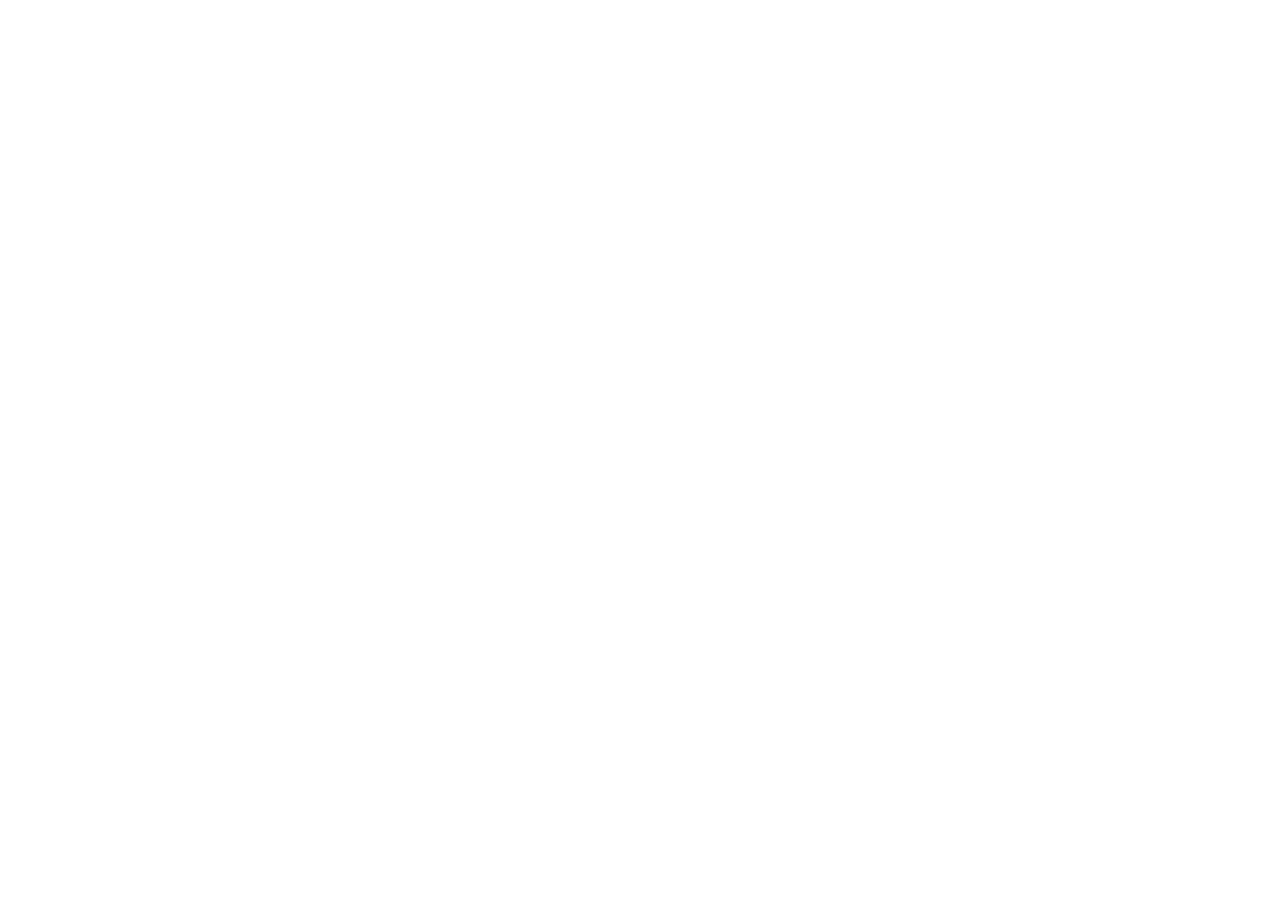
==== NetFlix/index.html @ 0ac0980e "initial html and css file for netflix template" ====
<!doctype html>
<html lang="en">
<head>
    <meta charset="UTF-8">
    <meta name="viewport"
          content="width=device-width, user-scalable=no, initial-scale=1.0, maximum-scale=1.0, minimum-scale=1.0">
    <meta http-equiv="X-UA-Compatible" content="ie=edge">
    <link rel="stylesheet" href="../resetStyle.css">
    <link rel="stylesheet" href="./style.css">
    <title>Netflix Template</title>
</head>
<body>

</body>
</html>
---- resetStyle.css ----
/*Use a more-intuitive box-sizing model.*/
html {
    box-sizing: border-box;
}
/*  Allow percentage-based heights in the application
    Add accessible line-height
    Improve text rendering
*/
html, body {
    height: 100%;
    line-height: 1.5;
    -webkit-font-smoothing: antialiased;
}
/*Remove default margin and padding*/
*, *:after, *:before {
    box-sizing: inherit;
    padding: 0;
    margin: 0;
}
a{
    text-decoration: none;
}
ul{
    list-style-type: none;
}
/*Improve media defaults*/
img, picture, video, canvas, svg {
    display: block;
    max-width: 100%;
}

/*Remove built-in form typography styles*/
input, button, textarea, select {
    font: inherit;
}

/*Avoid text overflows*/
p, h1, h2, h3, h4, h5, h6 {
    overflow-wrap: break-word;
}
---- NetFlix/style.css ----
/*# sourceMappingURL=style.css.map */
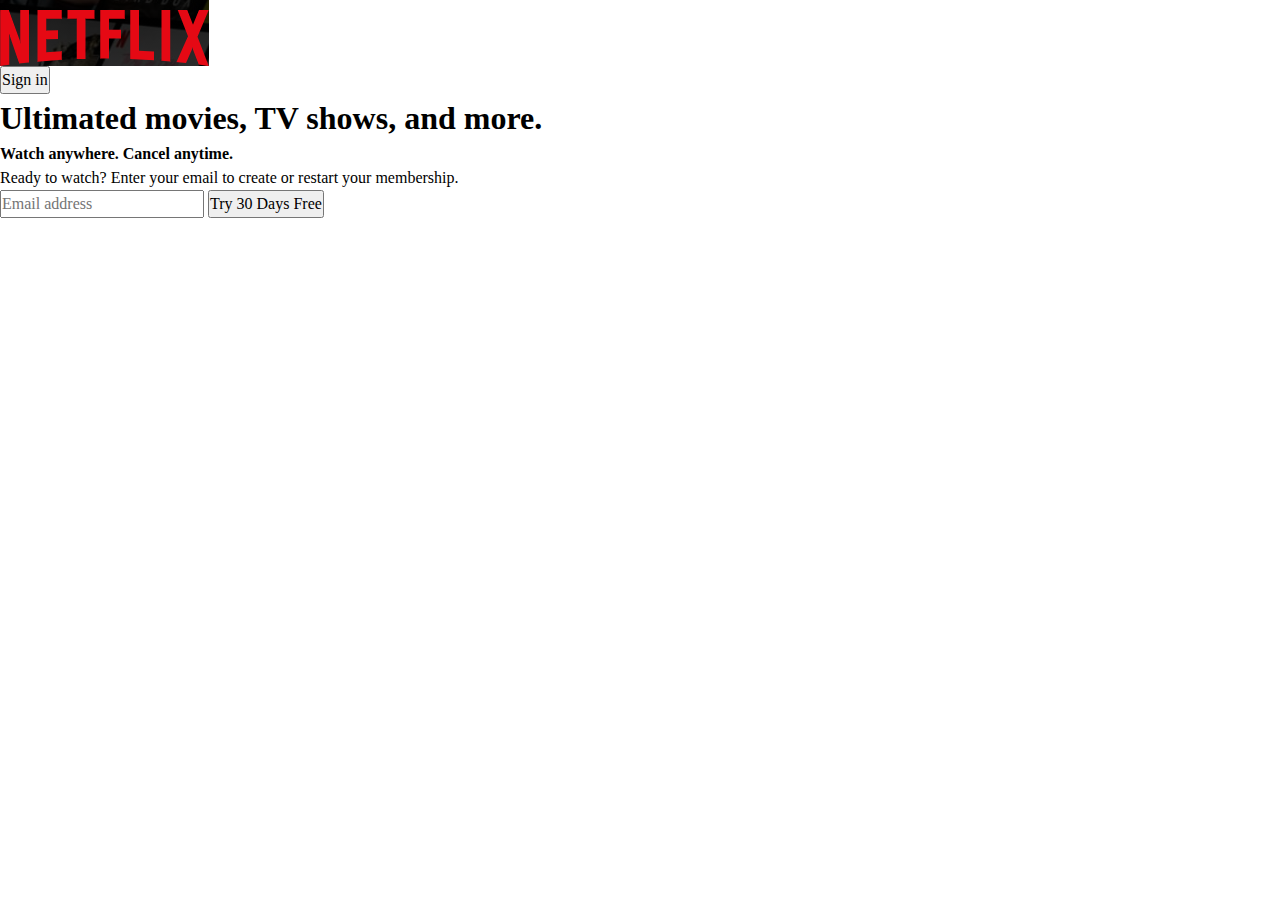
==== commit 3bd3bb3d: "created header skeleton" ====
--- a/NetFlix/index.html
+++ b/NetFlix/index.html
@@ -11,5 +11,29 @@
 </head>
 <body>
 
+    <header>
+
+        <nav>
+            <img src="./assets/logo.png" alt="logo">
+            <button>Sign in</button>
+        </nav>
+
+        <div class="hero">
+
+            <h1>Ultimated movies, TV shows, and more.</h1>
+            <h4>Watch anywhere. Cancel anytime.</h4>
+            <p>Ready to watch? Enter your email to create or restart your membership.</p>
+
+            <div class="subscribe">
+                <input type="text" placeholder="Email address">
+                <button>Try 30 Days Free</button>
+            </div>
+
+        </div>
+
+    </header>
+
+
+
 </body>
 </html>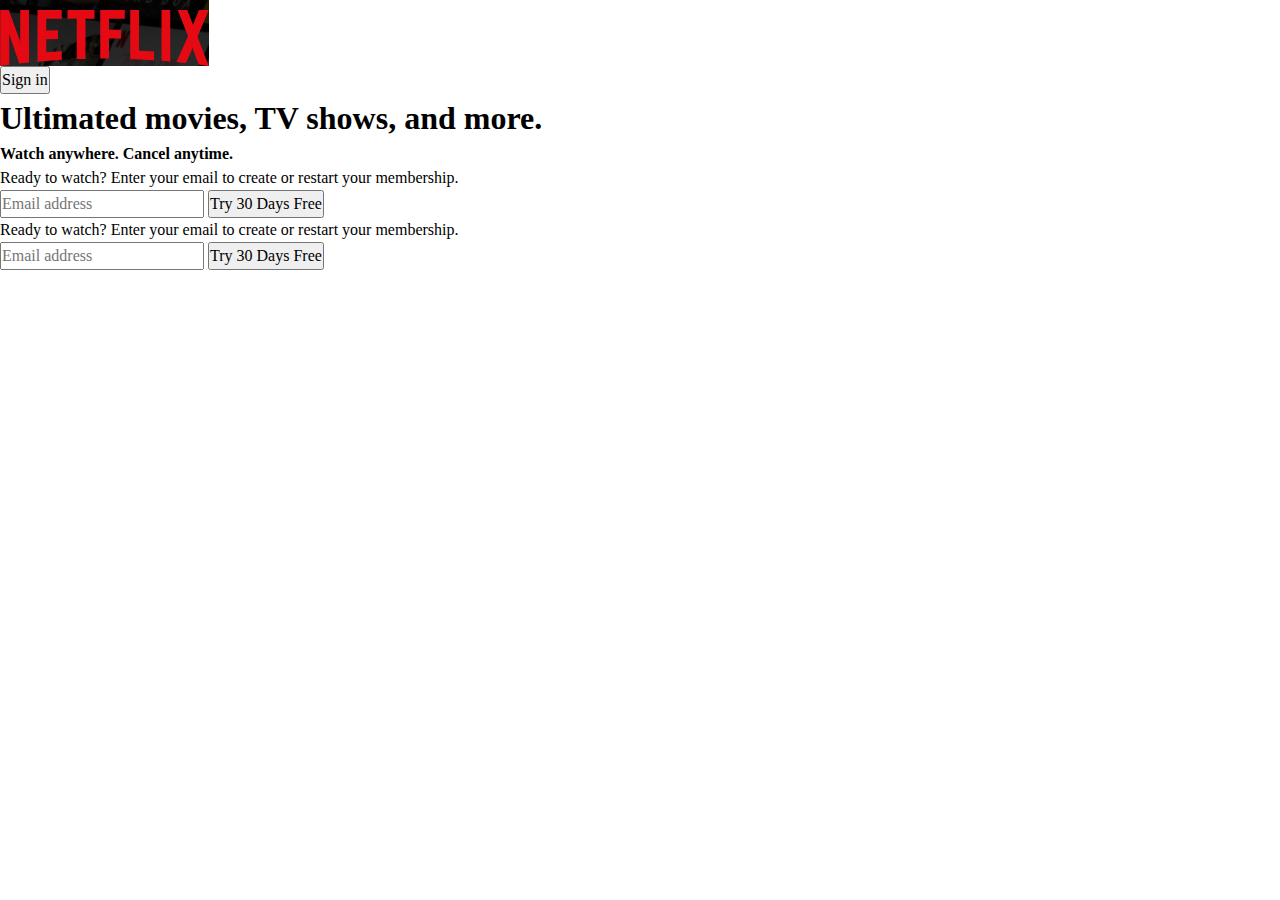
==== commit d9a6da8b: "added main and footer skeleton" ====
--- a/NetFlix/index.html
+++ b/NetFlix/index.html
@@ -33,7 +33,35 @@
 
     </header>
 
+    <main>
 
+        <section class="box-right">
+
+        </section>
+
+        <section class="box-left">
+
+        </section>
+
+        <section class="box-right">
+
+        </section>
+
+        <section class="faq">
+
+        </section>
+
+        <p>Ready to watch? Enter your email to create or restart your membership.</p>
+        <div class="subscribe">
+            <input type="text" placeholder="Email address">
+            <button>Try 30 Days Free</button>
+        </div>
+        
+    </main>
+
+    <footer>
+
+    </footer>
 
 </body>
 </html>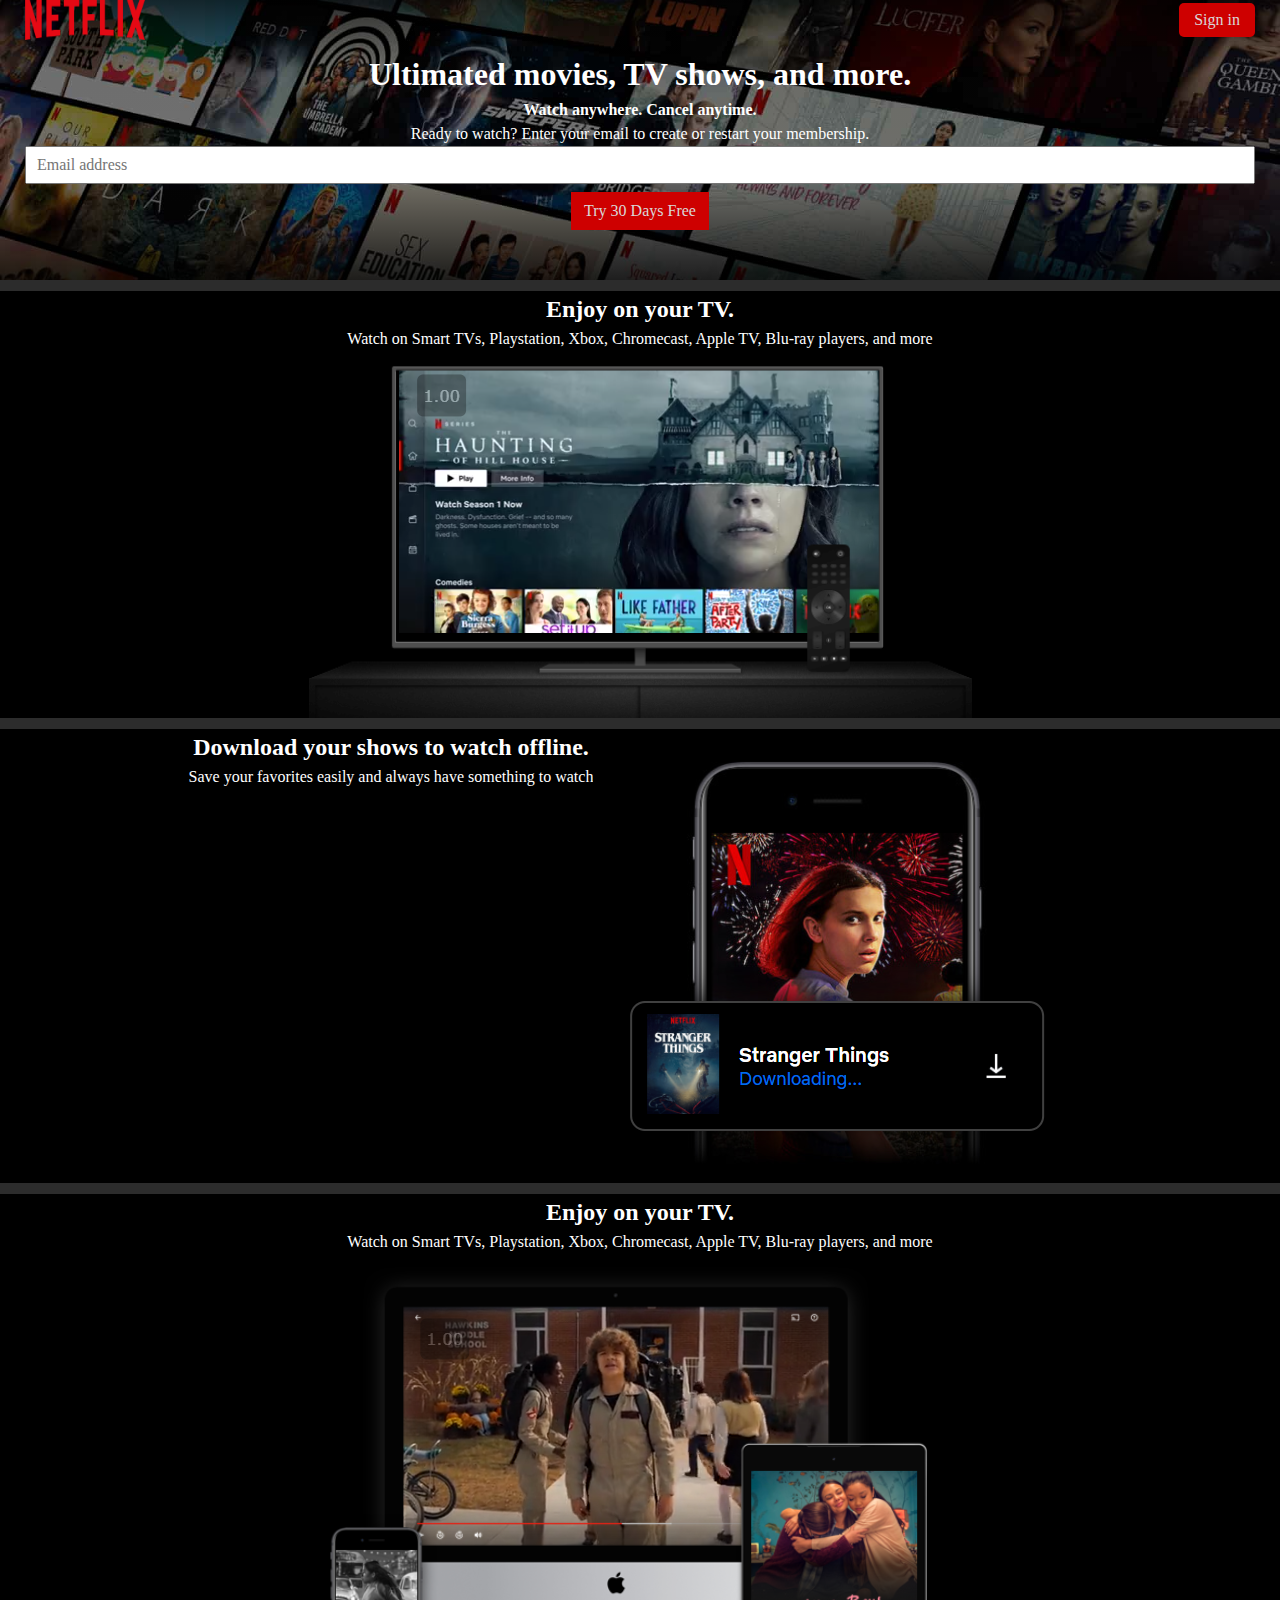
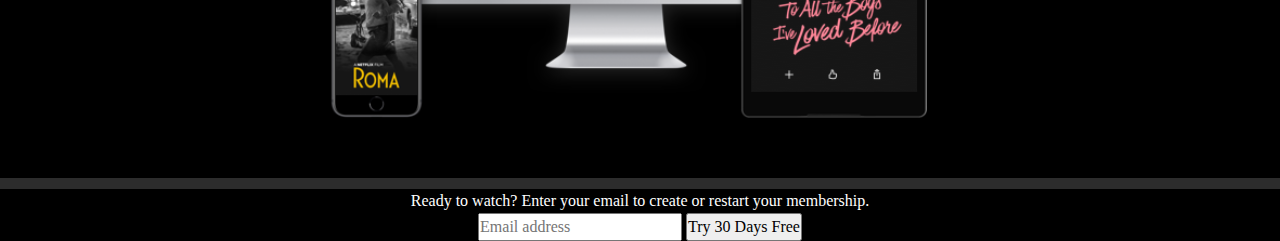
==== commit eb19c96a: "netflix skeleton" ====
--- a/NetFlix/index.html
+++ b/NetFlix/index.html
@@ -12,17 +12,24 @@
 <body>
 
     <header>
-
+        <img class="bg-img" src="./assets/bg.jpg" alt="background-image">
+        <div class="overly"></div>
         <nav>
-            <img src="./assets/logo.png" alt="logo">
-            <button>Sign in</button>
+            <div class="logo">
+                <img src="./assets/logo.png" width="120px" height="40px" alt="logo">
+            </div>
+            <div>
+                <button>Sign in</button>
+            </div>
         </nav>
 
         <div class="hero">
 
-            <h1>Ultimated movies, TV shows, and more.</h1>
-            <h4>Watch anywhere. Cancel anytime.</h4>
-            <p>Ready to watch? Enter your email to create or restart your membership.</p>
+            <div class="content">
+                <h1>Ultimated movies, TV shows, and more.</h1>
+                <h4>Watch anywhere. Cancel anytime.</h4>
+                <p>Ready to watch? Enter your email to create or restart your membership.</p>
+            </div>
 
             <div class="subscribe">
                 <input type="text" placeholder="Email address">
@@ -35,16 +42,30 @@
 
     <main>
 
-        <section class="box-right">
+        <section id="box-enjoy">
+
+            <div>
+                <h2>Enjoy on your TV.</h2>
+                <p>Watch on Smart TVs, Playstation, Xbox, Chromecast, Apple TV, Blu-ray players, and more</p>
+            </div>
+            <img src="./assets/enjoy-tv.png" alt="Enjoy">
 
         </section>
 
-        <section class="box-left">
-
+        <section id="box-download">
+            <div>
+                <h2>Download your shows to watch offline.</h2>
+                <p>Save your favorites easily and always have something to watch</p>
+            </div>
+            <img src="./assets/shows.png" alt="Shows">
         </section>
 
-        <section class="box-right">
-
+        <section id="box-everywhere">
+            <div>
+                <h2>Enjoy on your TV.</h2>
+                <p>Watch on Smart TVs, Playstation, Xbox, Chromecast, Apple TV, Blu-ray players, and more</p>
+            </div>
+            <img src="./assets/watch-everywhere.png" alt="Watch">
         </section>
 
         <section class="faq">
@@ -56,7 +77,7 @@
             <input type="text" placeholder="Email address">
             <button>Try 30 Days Free</button>
         </div>
-        
+
     </main>
 
     <footer>
--- a/NetFlix/style.css
+++ b/NetFlix/style.css
@@ -1,3 +1,79 @@
+body {
+  background-color: black;
+  color: white;
+}
 
+header {
+  position: relative;
+  color: white;
+}
+header div button {
+  background-color: #ce0000;
+  padding: 5px 15px;
+  border-radius: 5px;
+  border: none;
+  color: #d9d9d9;
+}
+header .bg-img {
+  position: absolute;
+  width: 100%;
+  height: 100%;
+  top: 0;
+  left: 0;
+  object-fit: cover;
+  z-index: -1;
+}
+header nav {
+  position: absolute;
+  top: 0;
+  left: 0;
+  width: 100%;
+  display: flex;
+  justify-content: space-between;
+  flex-wrap: wrap;
+  align-items: center;
+  padding: 0 25px;
+}
+header .hero {
+  background: rgba(0, 0, 0, 0.5);
+  background: linear-gradient(0deg, rgba(0, 0, 0, 0.8412407199) 0%, rgba(0, 0, 0, 0.4070670505) 35%, rgba(0, 0, 0, 0.4182715322) 75%, rgba(0, 0, 0, 0.7628093474) 100%);
+  padding: 50px 25px;
+  text-align: center;
+}
+header .hero .subscribe input {
+  width: 100%;
+  padding: 5px 10px;
+  margin-bottom: 8px;
+}
+header .hero .subscribe button {
+  border-radius: 0;
+  padding: 7px 13px;
+}
+
+main {
+  text-align: center;
+}
+main #box-enjoy {
+  border-top: 11px solid;
+  border-bottom: 11px solid;
+  border-color: #2c2c2c;
+  display: flex;
+  justify-content: center;
+  flex-wrap: wrap;
+}
+main #box-download {
+  border-bottom: 11px solid;
+  border-color: #2c2c2c;
+  display: flex;
+  justify-content: center;
+  flex-wrap: wrap;
+}
+main #box-everywhere {
+  border-bottom: 11px solid;
+  border-color: #2c2c2c;
+  display: flex;
+  justify-content: center;
+  flex-wrap: wrap;
+}
 
 /*# sourceMappingURL=style.css.map */
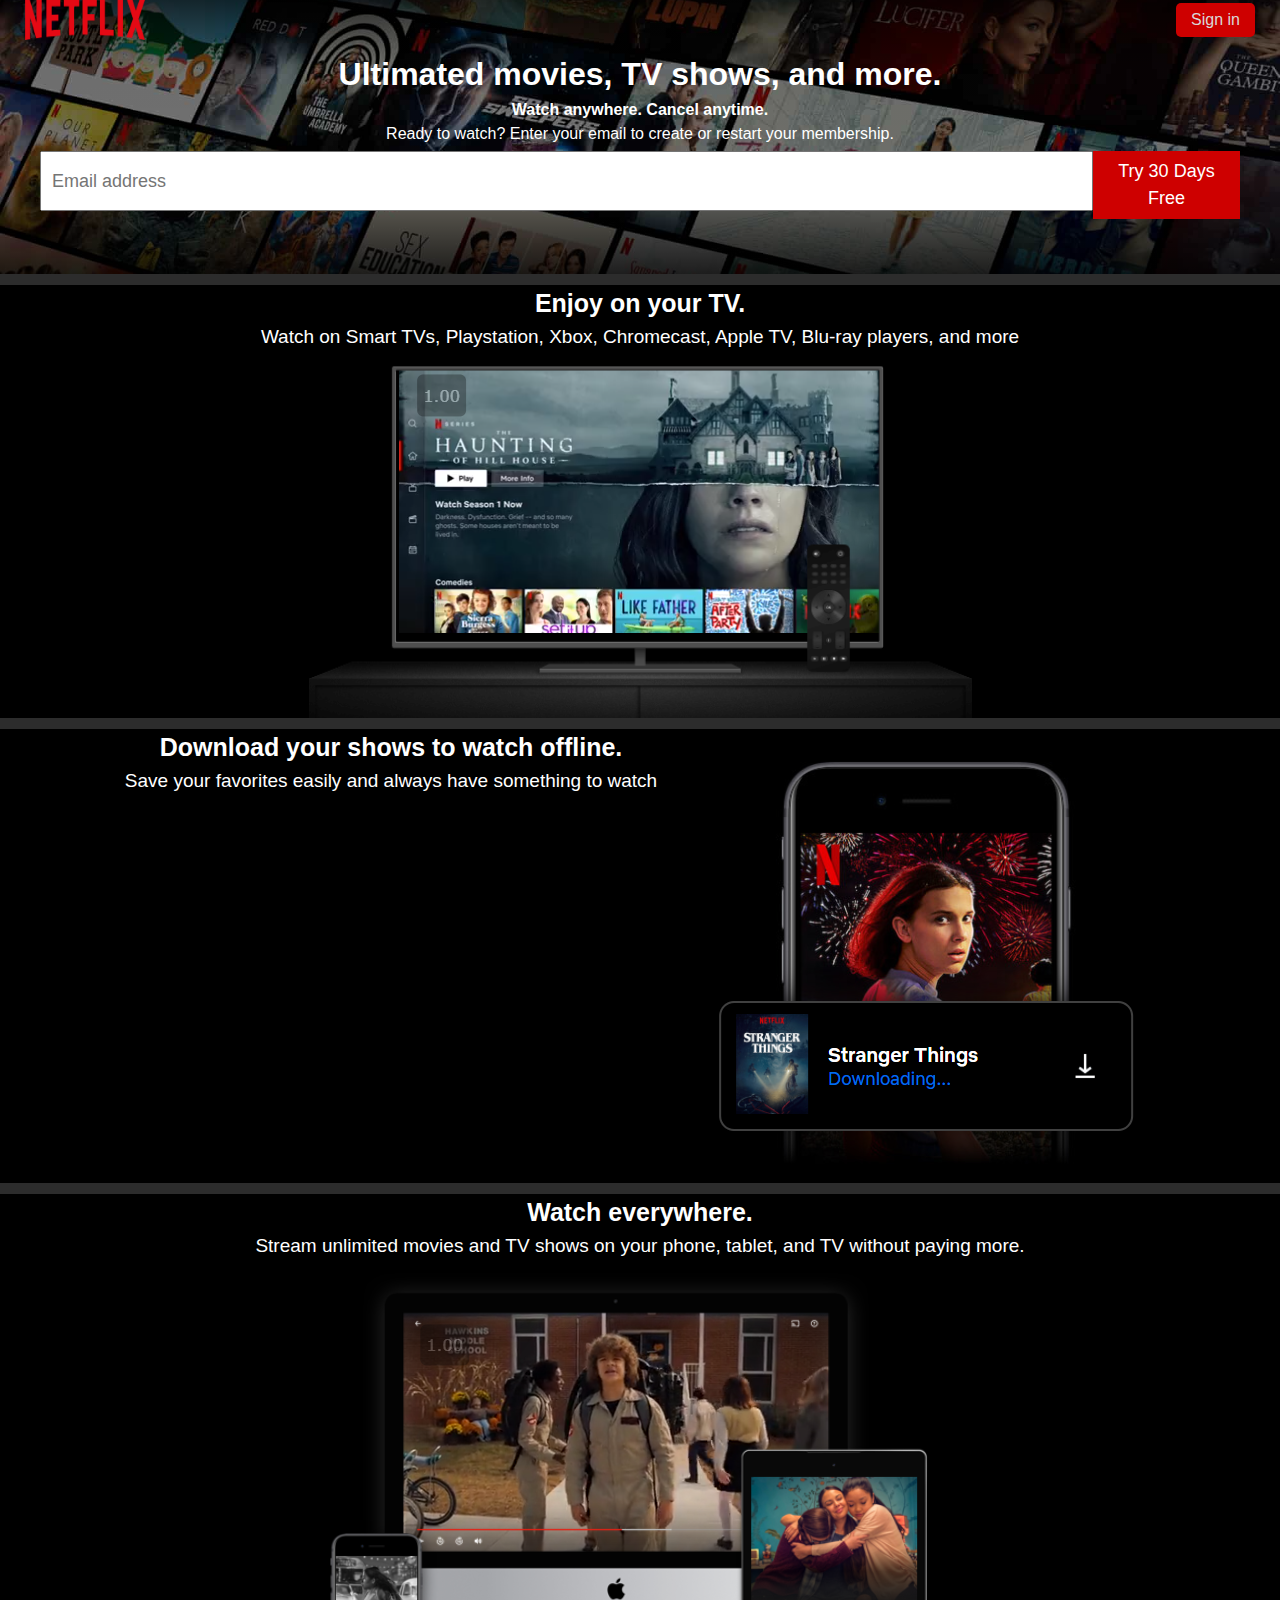
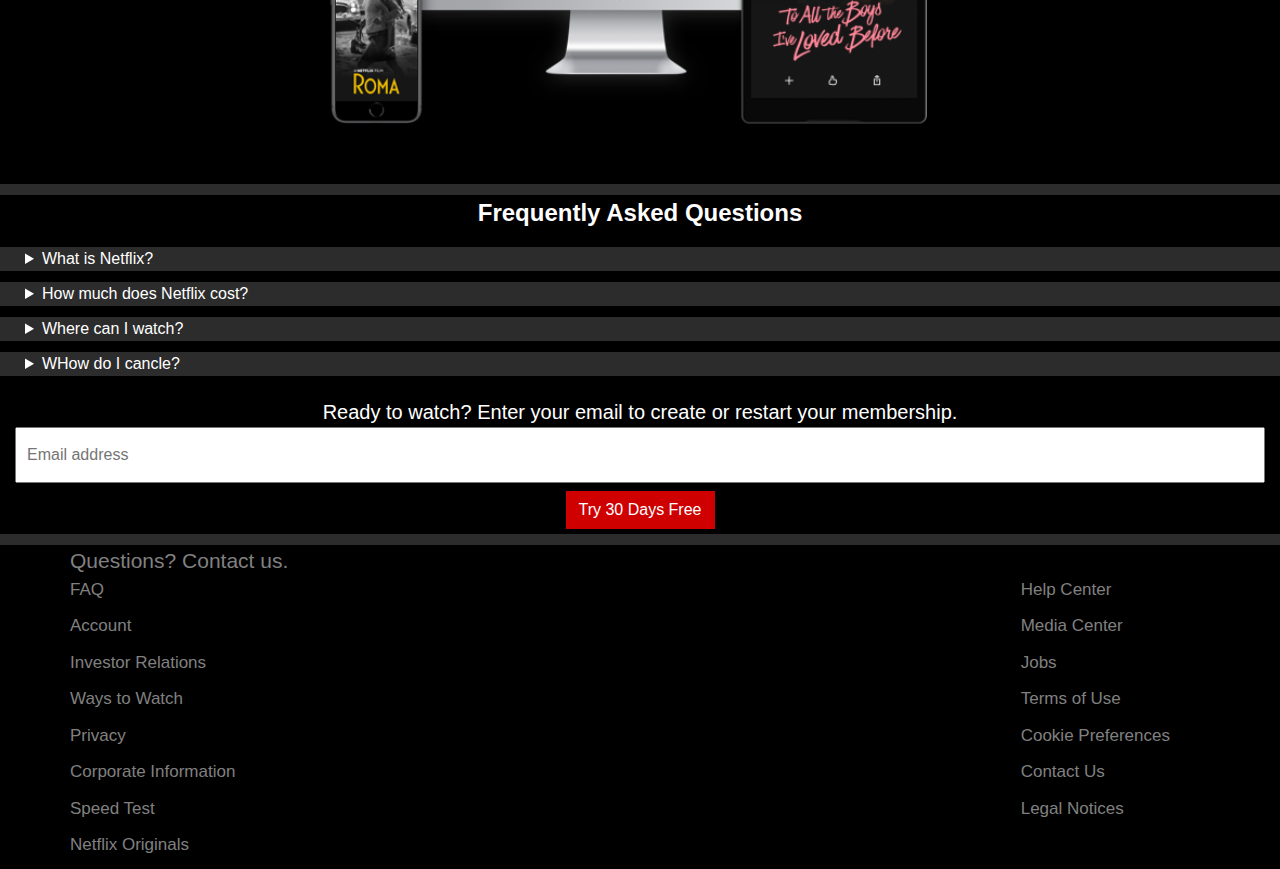
==== commit 7bb2976e: "Netflix style landing page" ====
--- a/NetFlix/index.html
+++ b/NetFlix/index.html
@@ -31,9 +31,9 @@
                 <p>Ready to watch? Enter your email to create or restart your membership.</p>
             </div>
 
-            <div class="subscribe">
-                <input type="text" placeholder="Email address">
-                <button>Try 30 Days Free</button>
+            <div style="display:flex;" class="subscribe">
+                <input style="font-size: 18px;" type="text" placeholder="Email address">
+                <button style="font-size: 18px;">Try 30 Days Free</button>
             </div>
 
         </div>
@@ -62,18 +62,47 @@
 
         <section id="box-everywhere">
             <div>
-                <h2>Enjoy on your TV.</h2>
-                <p>Watch on Smart TVs, Playstation, Xbox, Chromecast, Apple TV, Blu-ray players, and more</p>
+                <h2>Watch everywhere.</h2>
+                <p>Stream unlimited movies and TV shows on your phone, tablet, and TV without paying more.</p>
             </div>
             <img src="./assets/watch-everywhere.png" alt="Watch">
         </section>
 
         <section class="faq">
 
+            <h2>Frequently Asked Questions</h2>
+
+            <div class="questions">
+                <details class="question">
+                    <summary>What is Netflix?</summary>
+                    <p>Some information about this question here!</p>
+                </details>
+                <details class="question">
+                    <summary>How much does Netflix cost?</summary>
+                    <div style="background: #777777">
+                        <p>Some information about this question here!</p>
+                        <p>Some information about this question here!</p>
+                        <p>Some information about this question here!</p>
+                    </div>
+                </details>
+                <details class="question">
+                    <summary>Where can I watch?</summary>
+                    <p>Some information about this question here!</p>
+                    <p>Some information about this question here!</p>
+                    <p>Some information about this question here!</p>
+                </details>
+                <details class="question">
+                    <summary>WHow do I cancle?</summary>
+                    <p>Some information about this question here!</p>
+                    <p>Some information about this question here!</p>
+                    <p>Some information about this question here!</p>
+                </details>
+            </div>
+
         </section>
 
-        <p>Ready to watch? Enter your email to create or restart your membership.</p>
         <div class="subscribe">
+            <p>Ready to watch? Enter your email to create or restart your membership.</p>
             <input type="text" placeholder="Email address">
             <button>Try 30 Days Free</button>
         </div>
@@ -81,6 +110,28 @@
     </main>
 
     <footer>
+        <p>Questions? Contact us.</p>
+        <nav>
+            <section class="left">
+                <a href="#">FAQ</a>
+                <a href="#">Account</a>
+                <a href="#">Investor Relations</a>
+                <a href="#">Ways to Watch</a>
+                <a href="#">Privacy</a>
+                <a href="#">Corporate Information</a>
+                <a href="#">Speed Test</a>
+                <a href="#">Netflix Originals</a>
+            </section>
+            <section class="right">
+                <a href="#">Help Center</a>
+                <a href="#">Media Center</a>
+                <a href="#">Jobs</a>
+                <a href="#">Terms of Use</a>
+                <a href="#">Cookie Preferences</a>
+                <a href="#">Contact Us</a>
+                <a href="#">Legal Notices</a>
+            </section>
+        </nav>
 
     </footer>
 
--- a/NetFlix/style.css
+++ b/NetFlix/style.css
@@ -1,6 +1,7 @@
 body {
   background-color: black;
   color: white;
+  font-family: Roboto, sans-serif;
 }
 
 header {
@@ -61,12 +62,26 @@
   justify-content: center;
   flex-wrap: wrap;
 }
+main #box-enjoy p {
+  font-size: 19px;
+  padding: 0 25px;
+}
+main #box-enjoy h2 {
+  font-size: 25px;
+}
 main #box-download {
   border-bottom: 11px solid;
   border-color: #2c2c2c;
   display: flex;
   justify-content: center;
   flex-wrap: wrap;
+}
+main #box-download p {
+  font-size: 19px;
+  padding: 0 25px;
+}
+main #box-download h2 {
+  font-size: 25px;
 }
 main #box-everywhere {
   border-bottom: 11px solid;
@@ -75,5 +90,75 @@
   justify-content: center;
   flex-wrap: wrap;
 }
+main #box-everywhere p {
+  font-size: 19px;
+  padding: 0 25px;
+}
+main #box-everywhere h2 {
+  font-size: 25px;
+}
+.questions {
+  margin: 16px 0;
+  padding: 0;
+}
+.questions .question {
+  width: 100%;
+  display: flex;
+  align-items: center;
+  justify-content: space-between;
+  background-color: #2c2c2c;
+  padding: 0 25px;
+  margin-bottom: 11px;
+}
+
+.subscribe {
+  padding: 5px 15px;
+}
+.subscribe p {
+  font-size: 20px;
+}
+.subscribe input {
+  width: 100%;
+  padding: 14px 10px;
+  margin-bottom: 8px;
+}
+.subscribe button {
+  border: none;
+  border-radius: 0;
+  padding: 7px 13px;
+  background-color: #ce0000;
+  color: white;
+}
+
+footer {
+  border-top: solid 11px #2c2c2c;
+  padding: 0 30px;
+  margin-bottom: 60px;
+}
+footer p {
+  font-size: 21px;
+  color: gray;
+  margin-left: 40px;
+}
+footer nav {
+  display: flex;
+  justify-content: space-between;
+  padding: 0 40px;
+  margin-right: 40px;
+}
+footer nav .left a {
+  font-size: 17px;
+  display: block;
+  text-decoration: none;
+  color: gray;
+  margin-bottom: 11px;
+}
+footer nav .right a {
+  font-size: 17px;
+  display: block;
+  text-decoration: none;
+  color: gray;
+  margin-bottom: 11px;
+}
 
 /*# sourceMappingURL=style.css.map */
